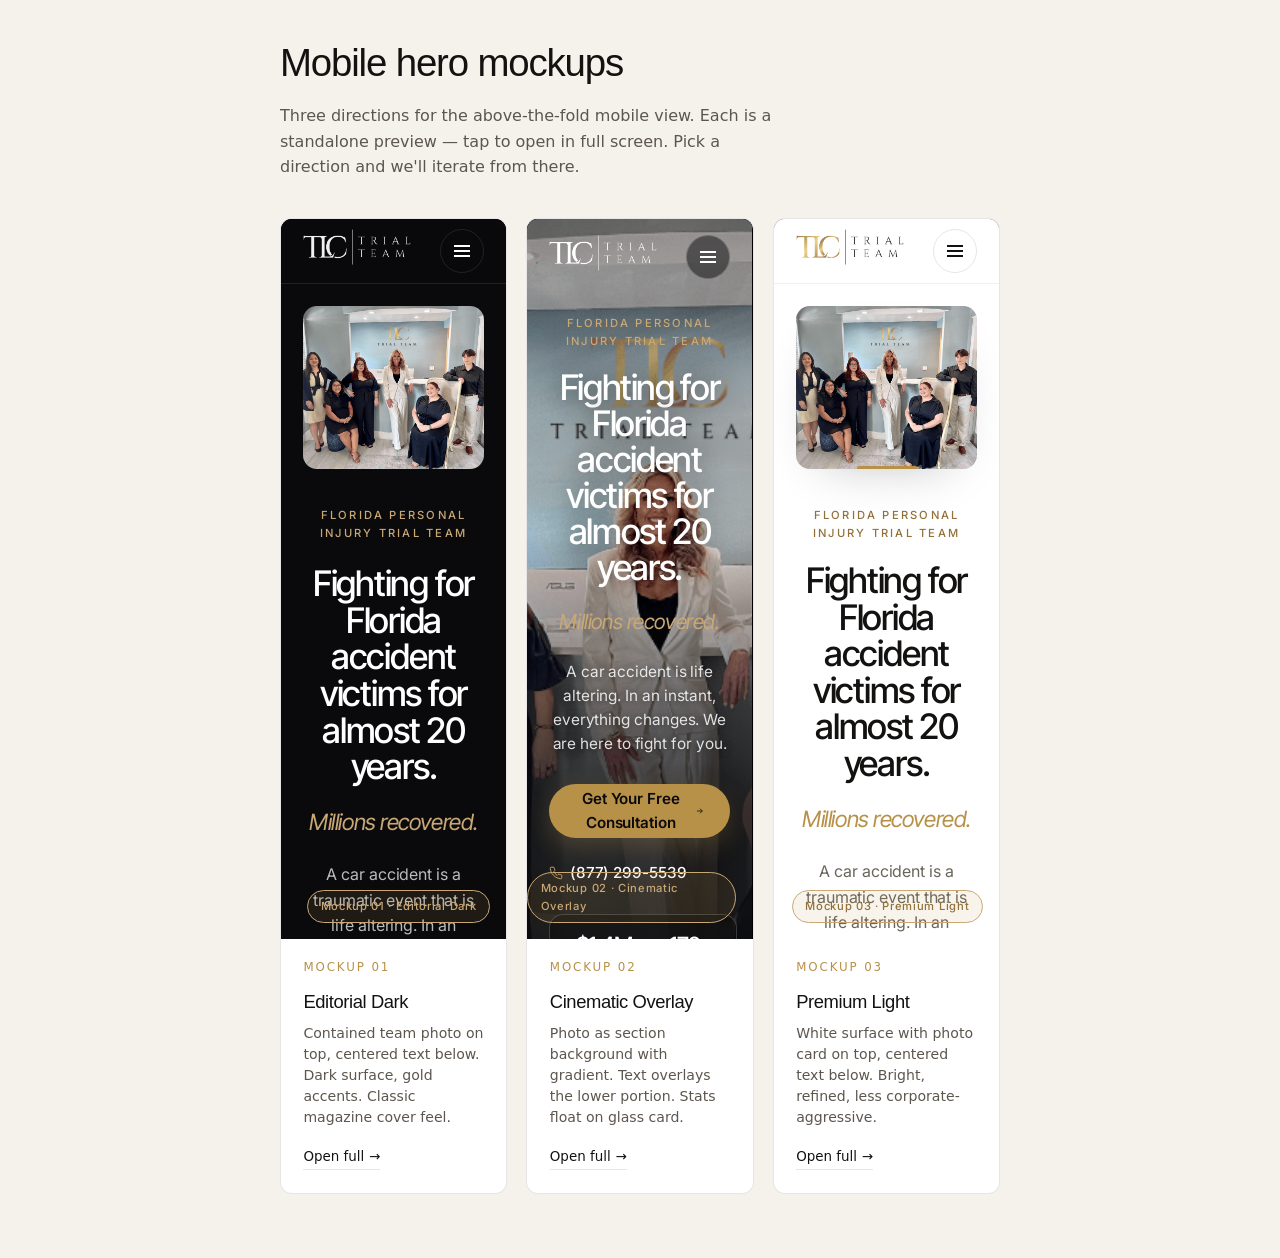
==== mockups/index.html @ e9689027 "v25: three mobile above-the-fold mockups for review Per Giovani: pick a direction first, then iterat" ====
<!DOCTYPE html>
<html lang="en">
<head>
<meta charset="UTF-8">
<meta name="viewport" content="width=device-width, initial-scale=1.0">
<title>TLC Mobile Hero Mockups</title>
<style>
  :root {
    --ink: #131211;
    --gold: #B89149;
    --gold-2: #C9A876;
    --line: rgba(19,18,17,0.10);
  }
  * { box-sizing: border-box; margin: 0; padding: 0; }
  body {
    font-family: 'Inter', system-ui, sans-serif;
    background: #F5F2EC;
    color: var(--ink);
    padding: 2rem 1.5rem 4rem;
    line-height: 1.6;
  }
  .wrap { max-width: 720px; margin: 0 auto; }
  h1 {
    font-family: 'Inter Tight', sans-serif;
    font-size: clamp(1.8rem, 4vw, 2.4rem);
    font-weight: 500;
    letter-spacing: -0.03em;
    margin-bottom: 0.6rem;
  }
  .lede { color: #5C564E; margin-bottom: 2.4rem; max-width: 50ch; }
  .grid {
    display: grid;
    grid-template-columns: 1fr 1fr 1fr;
    gap: 1.2rem;
  }
  @media (max-width: 720px) { .grid { grid-template-columns: 1fr; } }
  .card {
    background: #fff;
    border: 1px solid var(--line);
    border-radius: 12px;
    overflow: hidden;
    text-decoration: none;
    color: inherit;
    transition: all 200ms ease;
  }
  .card:hover { transform: translateY(-3px); box-shadow: 0 16px 40px -20px rgba(0,0,0,0.18); border-color: var(--gold); }
  .card iframe {
    width: 100%;
    height: 720px;
    border: 0;
    background: #000;
    display: block;
    pointer-events: none;
  }
  .card-meta { padding: 1.2rem 1.4rem 1.4rem; }
  .card-num {
    font-size: 0.74rem;
    font-weight: 500;
    letter-spacing: 0.16em;
    text-transform: uppercase;
    color: var(--gold);
    margin-bottom: 0.6rem;
  }
  .card-title {
    font-family: 'Inter Tight', sans-serif;
    font-size: 1.15rem;
    font-weight: 500;
    letter-spacing: -0.022em;
    margin-bottom: 0.4rem;
  }
  .card-desc { font-size: 0.88rem; color: #5C564E; line-height: 1.5; margin-bottom: 0.9rem; }
  .card-link {
    display: inline-flex;
    align-items: center;
    gap: 0.3rem;
    font-size: 0.84rem;
    font-weight: 500;
    color: var(--ink);
    border-bottom: 1px solid var(--line);
    padding-bottom: 2px;
  }
  .card-link::after { content: "→"; }
</style>
</head>
<body>
<div class="wrap">
  <h1>Mobile hero mockups</h1>
  <p class="lede">Three directions for the above-the-fold mobile view. Each is a standalone preview — tap to open in full screen. Pick a direction and we'll iterate from there.</p>

  <div class="grid">
    <a href="mockup-1.html" class="card">
      <iframe src="mockup-1.html" scrolling="no"></iframe>
      <div class="card-meta">
        <div class="card-num">Mockup 01</div>
        <div class="card-title">Editorial Dark</div>
        <div class="card-desc">Contained team photo on top, centered text below. Dark surface, gold accents. Classic magazine cover feel.</div>
        <span class="card-link">Open full</span>
      </div>
    </a>
    <a href="mockup-2.html" class="card">
      <iframe src="mockup-2.html" scrolling="no"></iframe>
      <div class="card-meta">
        <div class="card-num">Mockup 02</div>
        <div class="card-title">Cinematic Overlay</div>
        <div class="card-desc">Photo as section background with gradient. Text overlays the lower portion. Stats float on glass card.</div>
        <span class="card-link">Open full</span>
      </div>
    </a>
    <a href="mockup-3.html" class="card">
      <iframe src="mockup-3.html" scrolling="no"></iframe>
      <div class="card-meta">
        <div class="card-num">Mockup 03</div>
        <div class="card-title">Premium Light</div>
        <div class="card-desc">White surface with photo card on top, centered text below. Bright, refined, less corporate-aggressive.</div>
        <span class="card-link">Open full</span>
      </div>
    </a>
  </div>
</div>
</body>
</html>
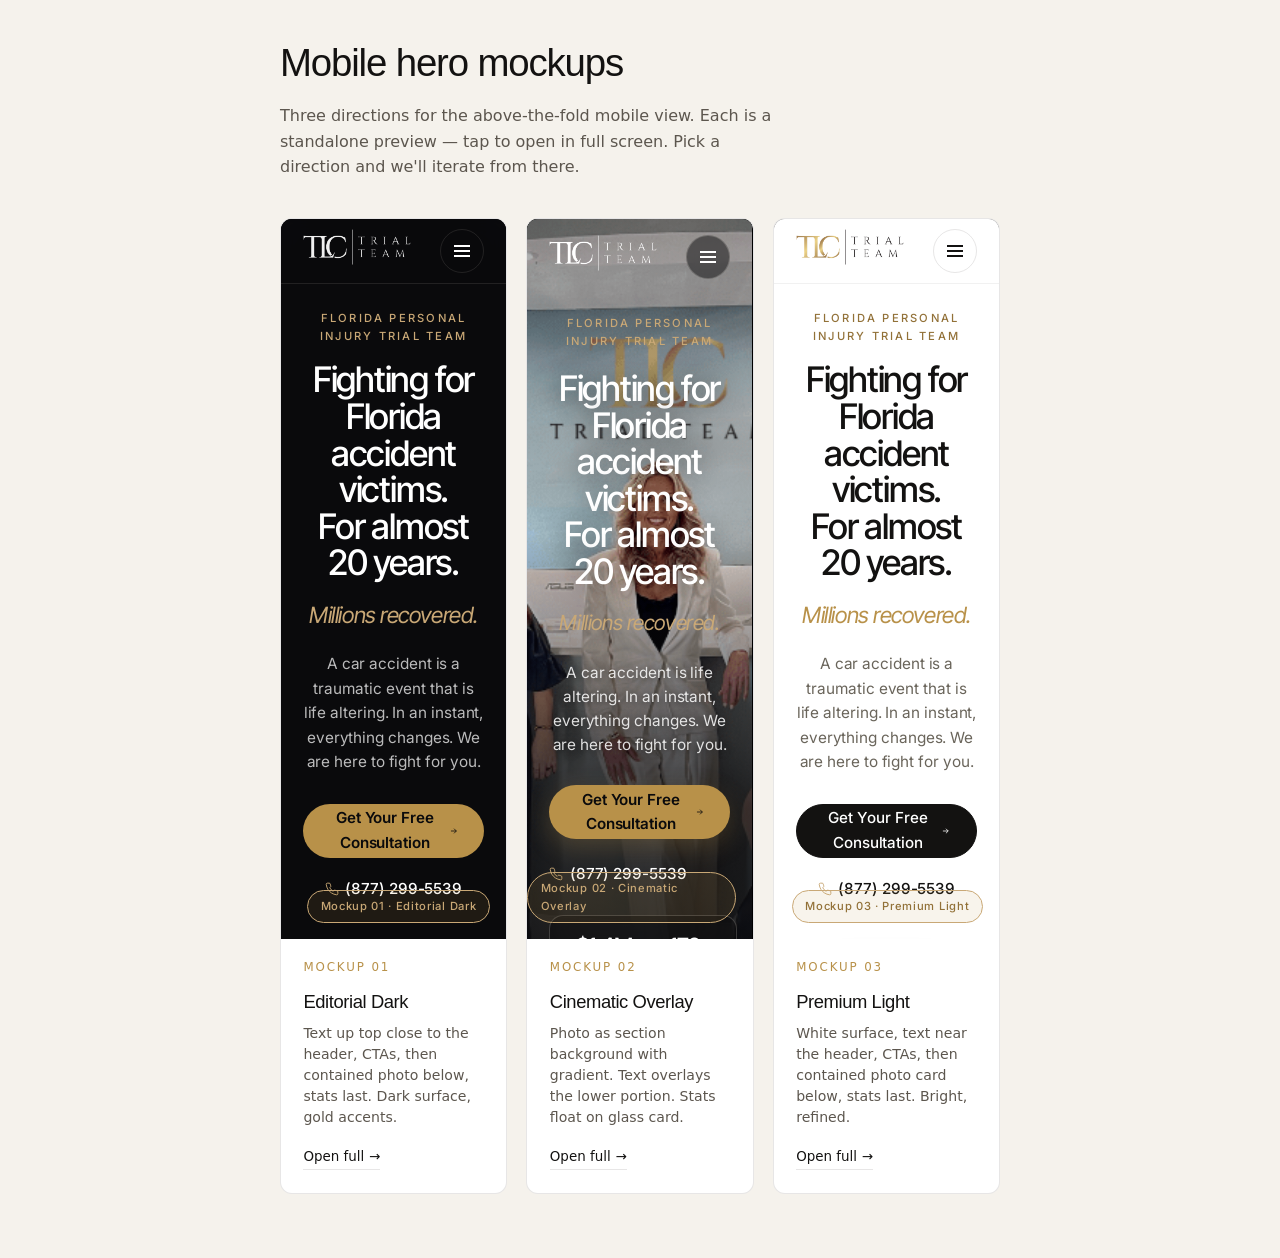
==== commit 5f2ff15b: "v26: mockup iteration — 2-line headline, text near header, photo below CTAs Per Giovani: condense th" ====
--- a/mockups/index.html
+++ b/mockups/index.html
@@ -93,7 +93,7 @@
       <div class="card-meta">
         <div class="card-num">Mockup 01</div>
         <div class="card-title">Editorial Dark</div>
-        <div class="card-desc">Contained team photo on top, centered text below. Dark surface, gold accents. Classic magazine cover feel.</div>
+        <div class="card-desc">Text up top close to the header, CTAs, then contained photo below, stats last. Dark surface, gold accents.</div>
         <span class="card-link">Open full</span>
       </div>
     </a>
@@ -111,7 +111,7 @@
       <div class="card-meta">
         <div class="card-num">Mockup 03</div>
         <div class="card-title">Premium Light</div>
-        <div class="card-desc">White surface with photo card on top, centered text below. Bright, refined, less corporate-aggressive.</div>
+        <div class="card-desc">White surface, text near the header, CTAs, then contained photo card below, stats last. Bright, refined.</div>
         <span class="card-link">Open full</span>
       </div>
     </a>
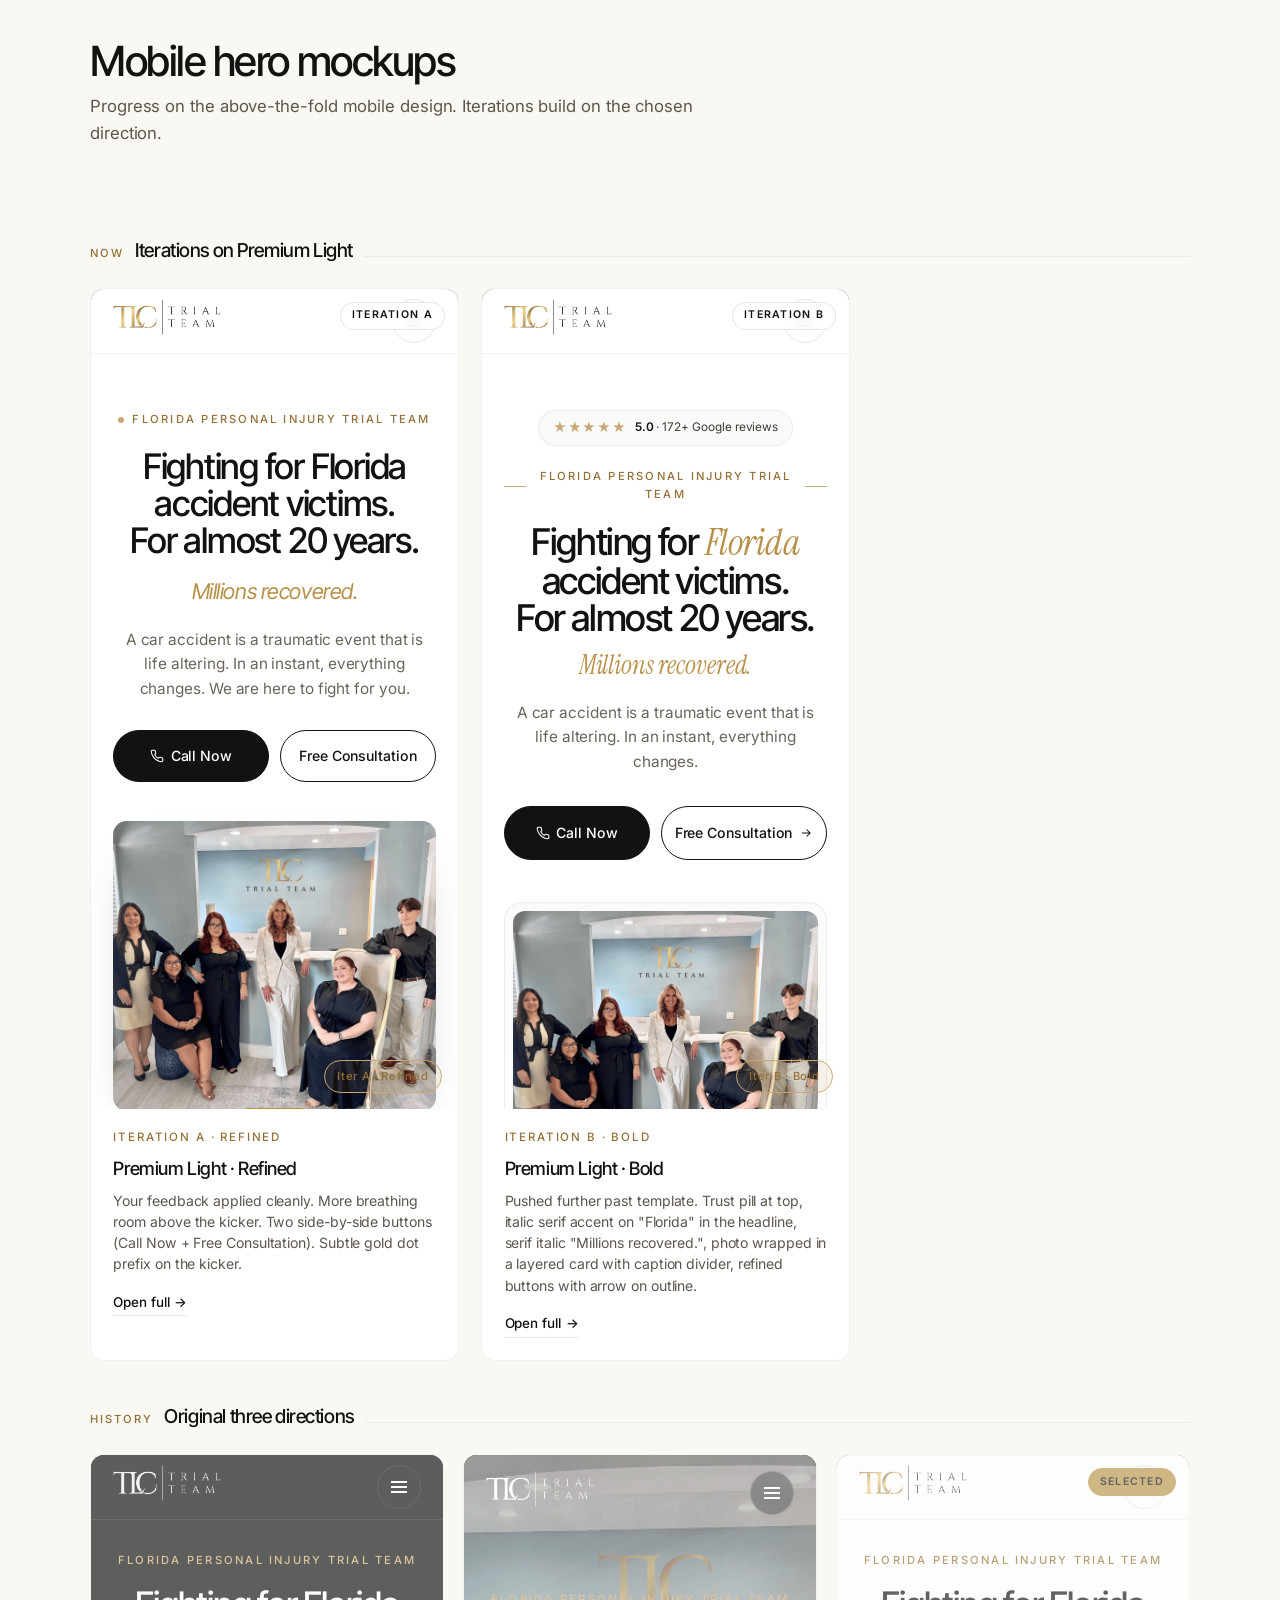
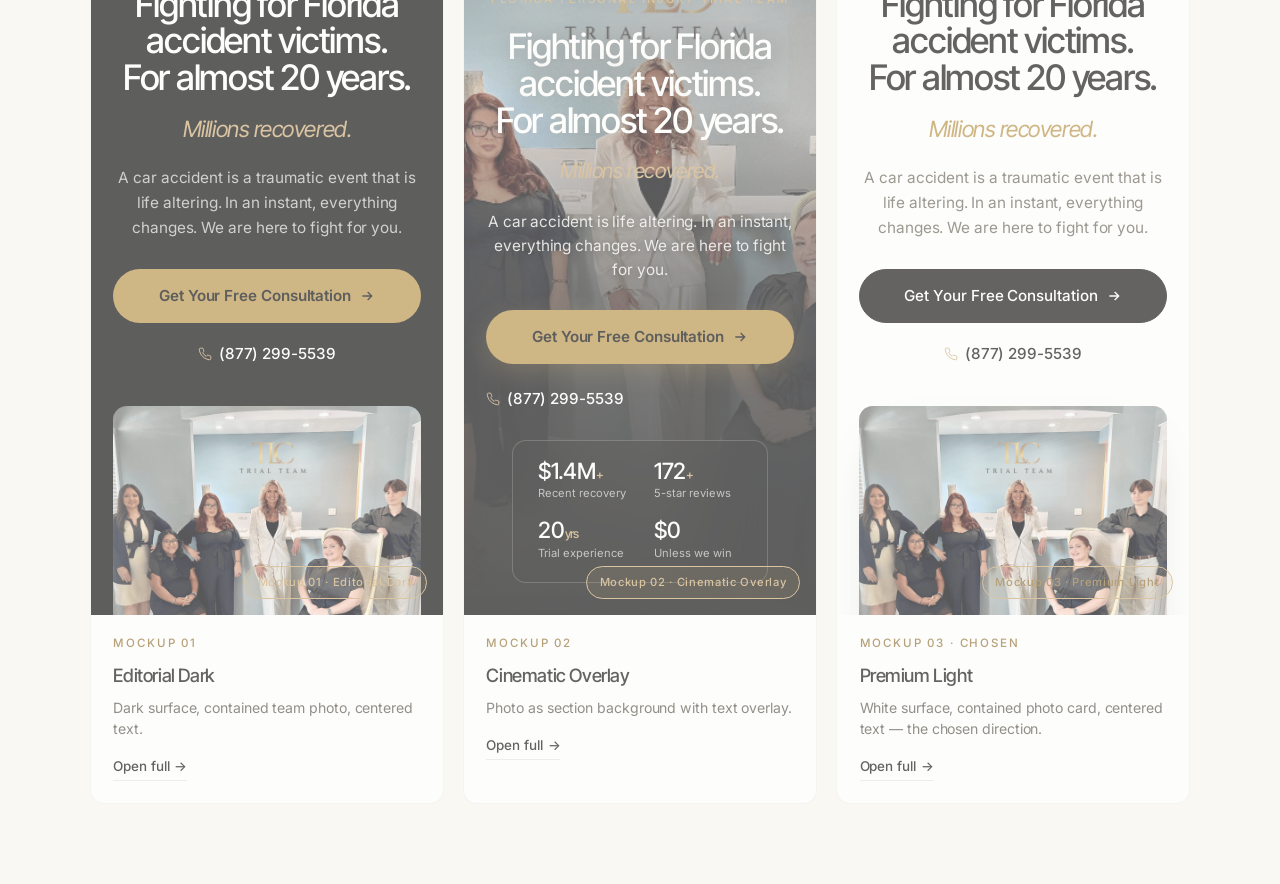
==== commit 965a5757: "v27: two iterations on Premium Light (chosen direction) Per Giovani: Premium Light selected. Two ite" ====
--- a/mockups/index.html
+++ b/mockups/index.html
@@ -4,62 +4,131 @@
 <meta charset="UTF-8">
 <meta name="viewport" content="width=device-width, initial-scale=1.0">
 <title>TLC Mobile Hero Mockups</title>
+<link rel="preconnect" href="https://fonts.googleapis.com">
+<link rel="preconnect" href="https://fonts.gstatic.com" crossorigin>
+<link rel="stylesheet" href="https://fonts.googleapis.com/css2?family=Inter:wght@300;400;500;600;700&family=Inter+Tight:wght@400;500;600;700&display=swap">
 <style>
   :root {
     --ink: #131211;
+    --ink-3: #5C564E;
     --gold: #B89149;
     --gold-2: #C9A876;
+    --gold-deep: #927138;
     --line: rgba(19,18,17,0.10);
+    --line-soft: rgba(19,18,17,0.06);
+    --paper: #F5F2EC;
+    --cream: #FAF8F2;
   }
   * { box-sizing: border-box; margin: 0; padding: 0; }
   body {
     font-family: 'Inter', system-ui, sans-serif;
-    background: #F5F2EC;
+    background: var(--cream);
     color: var(--ink);
-    padding: 2rem 1.5rem 4rem;
+    padding: 2.5rem 1.5rem 5rem;
     line-height: 1.6;
-  }
-  .wrap { max-width: 720px; margin: 0 auto; }
+    letter-spacing: -0.005em;
+  }
+  .wrap { max-width: 1100px; margin: 0 auto; }
+
   h1 {
     font-family: 'Inter Tight', sans-serif;
-    font-size: clamp(1.8rem, 4vw, 2.4rem);
-    font-weight: 500;
-    letter-spacing: -0.03em;
+    font-size: clamp(2rem, 4.4vw, 2.6rem);
+    font-weight: 500;
+    letter-spacing: -0.035em;
     margin-bottom: 0.6rem;
-  }
-  .lede { color: #5C564E; margin-bottom: 2.4rem; max-width: 50ch; }
+    line-height: 1.04;
+  }
+  .lede { color: var(--ink-3); margin-bottom: 3rem; max-width: 60ch; font-size: 1.05rem; }
+
+  /* Section header */
+  .sec-head {
+    display: flex;
+    align-items: baseline;
+    gap: 0.7rem;
+    margin: 0 0 1.4rem;
+    padding-top: 2.5rem;
+  }
+  .sec-head h2 {
+    font-family: 'Inter Tight', sans-serif;
+    font-size: 1.2rem;
+    font-weight: 500;
+    letter-spacing: -0.022em;
+  }
+  .sec-head .label {
+    font-size: 0.7rem;
+    font-weight: 500;
+    letter-spacing: 0.18em;
+    text-transform: uppercase;
+    color: var(--gold-deep);
+  }
+  .sec-head .rule {
+    flex: 1;
+    height: 1px;
+    background: var(--line-soft);
+  }
+
+  /* Card grid */
   .grid {
     display: grid;
     grid-template-columns: 1fr 1fr 1fr;
     gap: 1.2rem;
   }
-  @media (max-width: 720px) { .grid { grid-template-columns: 1fr; } }
+  .grid-2 { grid-template-columns: 1fr 1fr; gap: 1.4rem; max-width: 760px; }
+  @media (max-width: 720px) {
+    .grid, .grid-2 { grid-template-columns: 1fr; }
+  }
+
   .card {
     background: #fff;
-    border: 1px solid var(--line);
-    border-radius: 12px;
+    border: 1px solid var(--line-soft);
+    border-radius: 14px;
     overflow: hidden;
     text-decoration: none;
     color: inherit;
-    transition: all 200ms ease;
-  }
-  .card:hover { transform: translateY(-3px); box-shadow: 0 16px 40px -20px rgba(0,0,0,0.18); border-color: var(--gold); }
+    transition: all 220ms cubic-bezier(0.16, 1, 0.3, 1);
+    position: relative;
+    display: block;
+  }
+  .card:hover { transform: translateY(-3px); box-shadow: 0 20px 40px -22px rgba(0,0,0,0.18); border-color: var(--gold-2); }
   .card iframe {
     width: 100%;
-    height: 720px;
+    height: 760px;
     border: 0;
     background: #000;
     display: block;
     pointer-events: none;
   }
+  .grid-2 .card iframe { height: 820px; }
+
+  .badge {
+    position: absolute;
+    top: 0.8rem; right: 0.8rem;
+    z-index: 2;
+    padding: 0.3rem 0.7rem;
+    background: rgba(255,255,255,0.92);
+    backdrop-filter: blur(6px);
+    border: 1px solid var(--line);
+    border-radius: 999px;
+    font-size: 0.66rem;
+    font-weight: 600;
+    letter-spacing: 0.12em;
+    text-transform: uppercase;
+    color: var(--ink);
+  }
+  .badge-selected {
+    background: var(--gold);
+    border-color: var(--gold);
+    color: #131211;
+  }
+
   .card-meta { padding: 1.2rem 1.4rem 1.4rem; }
   .card-num {
-    font-size: 0.74rem;
+    font-size: 0.72rem;
     font-weight: 500;
     letter-spacing: 0.16em;
     text-transform: uppercase;
-    color: var(--gold);
-    margin-bottom: 0.6rem;
+    color: var(--gold-deep);
+    margin-bottom: 0.5rem;
   }
   .card-title {
     font-family: 'Inter Tight', sans-serif;
@@ -68,7 +137,7 @@
     letter-spacing: -0.022em;
     margin-bottom: 0.4rem;
   }
-  .card-desc { font-size: 0.88rem; color: #5C564E; line-height: 1.5; margin-bottom: 0.9rem; }
+  .card-desc { font-size: 0.88rem; color: var(--ink-3); line-height: 1.5; margin-bottom: 0.9rem; }
   .card-link {
     display: inline-flex;
     align-items: center;
@@ -80,20 +149,58 @@
     padding-bottom: 2px;
   }
   .card-link::after { content: "→"; }
+
+  .original-grid .card { opacity: 0.65; }
+  .original-grid .card:hover { opacity: 1; }
 </style>
 </head>
 <body>
 <div class="wrap">
   <h1>Mobile hero mockups</h1>
-  <p class="lede">Three directions for the above-the-fold mobile view. Each is a standalone preview — tap to open in full screen. Pick a direction and we'll iterate from there.</p>
-
-  <div class="grid">
+  <p class="lede">Progress on the above-the-fold mobile design. Iterations build on the chosen direction.</p>
+
+  <!-- CURRENT ITERATIONS -->
+  <div class="sec-head">
+    <span class="label">Now</span>
+    <h2>Iterations on Premium Light</h2>
+    <span class="rule"></span>
+  </div>
+  <div class="grid grid-2">
+    <a href="v3-a.html" class="card">
+      <span class="badge">Iteration A</span>
+      <iframe src="v3-a.html" scrolling="no"></iframe>
+      <div class="card-meta">
+        <div class="card-num">Iteration A · Refined</div>
+        <div class="card-title">Premium Light · Refined</div>
+        <div class="card-desc">Your feedback applied cleanly. More breathing room above the kicker. Two side-by-side buttons (Call Now + Free Consultation). Subtle gold dot prefix on the kicker.</div>
+        <span class="card-link">Open full</span>
+      </div>
+    </a>
+    <a href="v3-b.html" class="card">
+      <span class="badge">Iteration B</span>
+      <iframe src="v3-b.html" scrolling="no"></iframe>
+      <div class="card-meta">
+        <div class="card-num">Iteration B · Bold</div>
+        <div class="card-title">Premium Light · Bold</div>
+        <div class="card-desc">Pushed further past template. Trust pill at top, italic serif accent on "Florida" in the headline, serif italic "Millions recovered.", photo wrapped in a layered card with caption divider, refined buttons with arrow on outline.</div>
+        <span class="card-link">Open full</span>
+      </div>
+    </a>
+  </div>
+
+  <!-- ORIGINAL DIRECTIONS (for reference) -->
+  <div class="sec-head">
+    <span class="label">History</span>
+    <h2>Original three directions</h2>
+    <span class="rule"></span>
+  </div>
+  <div class="grid original-grid">
     <a href="mockup-1.html" class="card">
       <iframe src="mockup-1.html" scrolling="no"></iframe>
       <div class="card-meta">
         <div class="card-num">Mockup 01</div>
         <div class="card-title">Editorial Dark</div>
-        <div class="card-desc">Text up top close to the header, CTAs, then contained photo below, stats last. Dark surface, gold accents.</div>
+        <div class="card-desc">Dark surface, contained team photo, centered text.</div>
         <span class="card-link">Open full</span>
       </div>
     </a>
@@ -102,16 +209,17 @@
       <div class="card-meta">
         <div class="card-num">Mockup 02</div>
         <div class="card-title">Cinematic Overlay</div>
-        <div class="card-desc">Photo as section background with gradient. Text overlays the lower portion. Stats float on glass card.</div>
+        <div class="card-desc">Photo as section background with text overlay.</div>
         <span class="card-link">Open full</span>
       </div>
     </a>
     <a href="mockup-3.html" class="card">
+      <span class="badge badge-selected">Selected</span>
       <iframe src="mockup-3.html" scrolling="no"></iframe>
       <div class="card-meta">
-        <div class="card-num">Mockup 03</div>
+        <div class="card-num">Mockup 03 · Chosen</div>
         <div class="card-title">Premium Light</div>
-        <div class="card-desc">White surface, text near the header, CTAs, then contained photo card below, stats last. Bright, refined.</div>
+        <div class="card-desc">White surface, contained photo card, centered text — the chosen direction.</div>
         <span class="card-link">Open full</span>
       </div>
     </a>
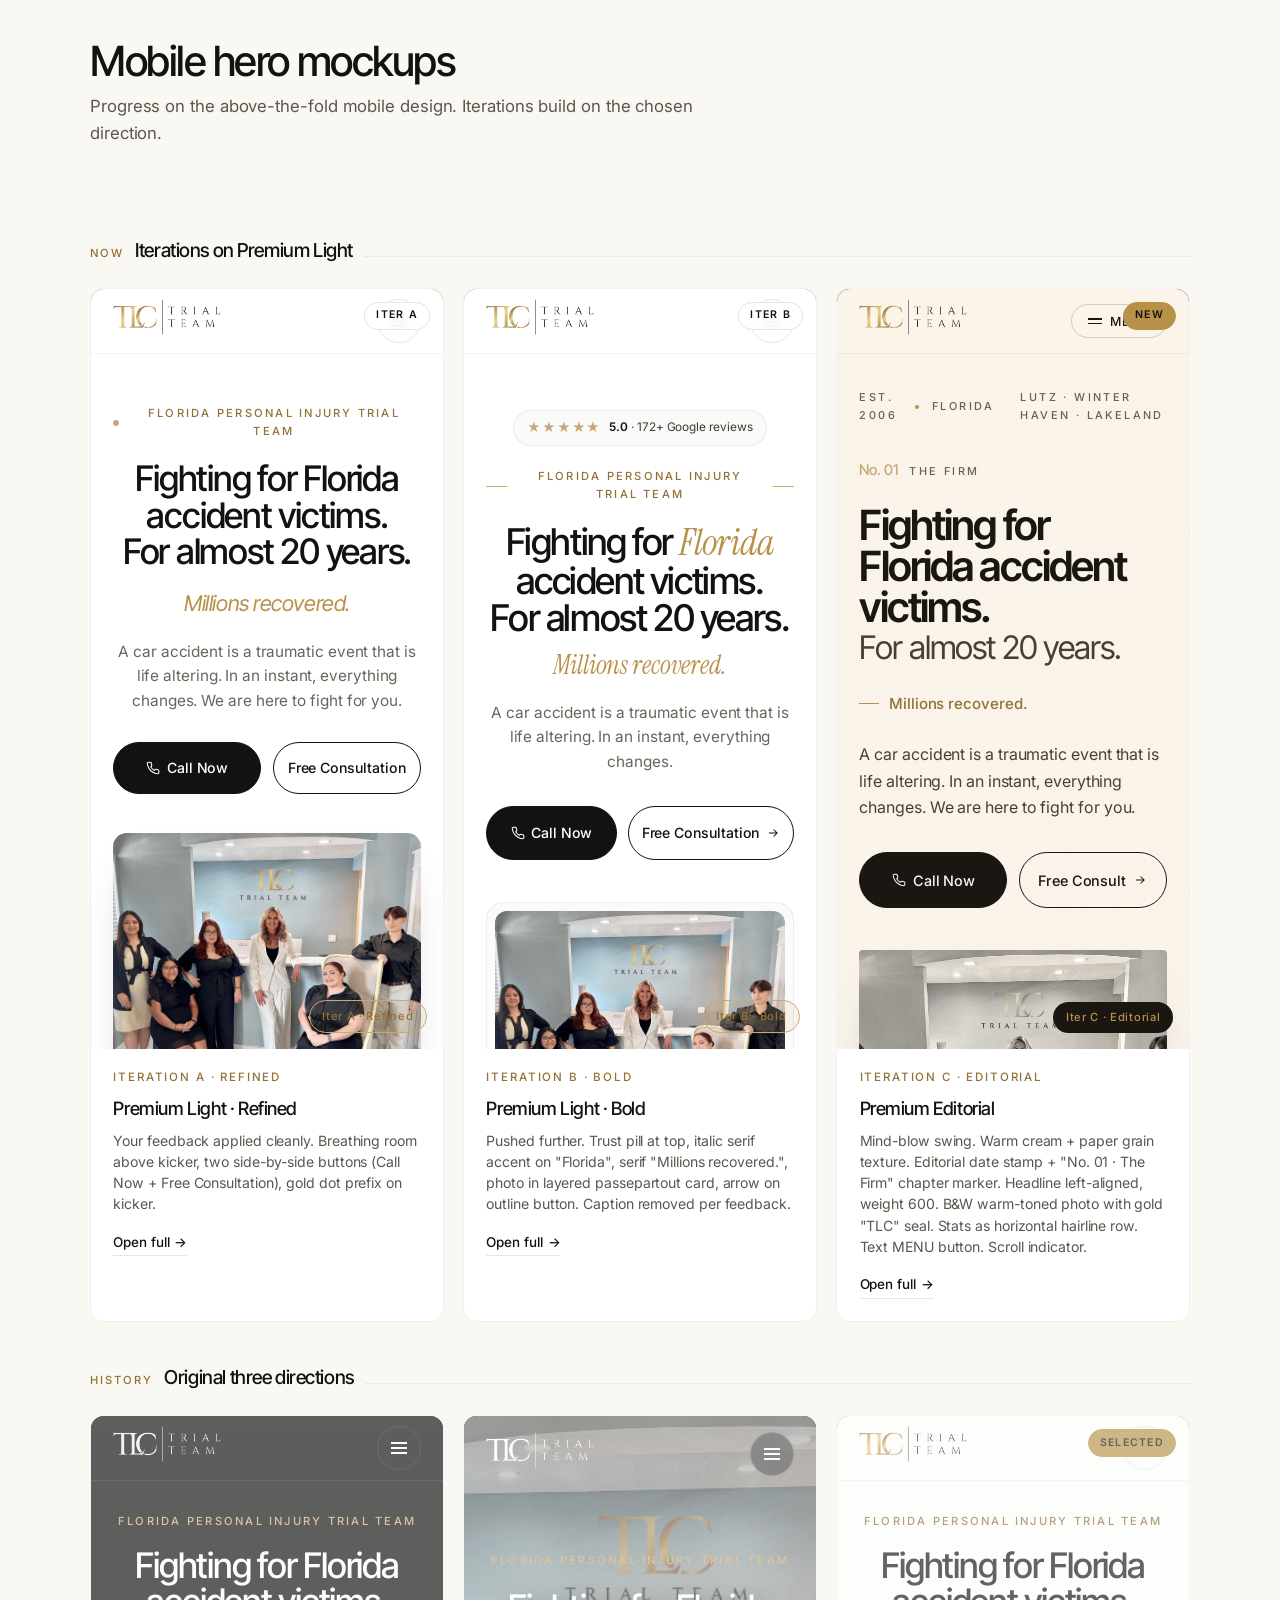
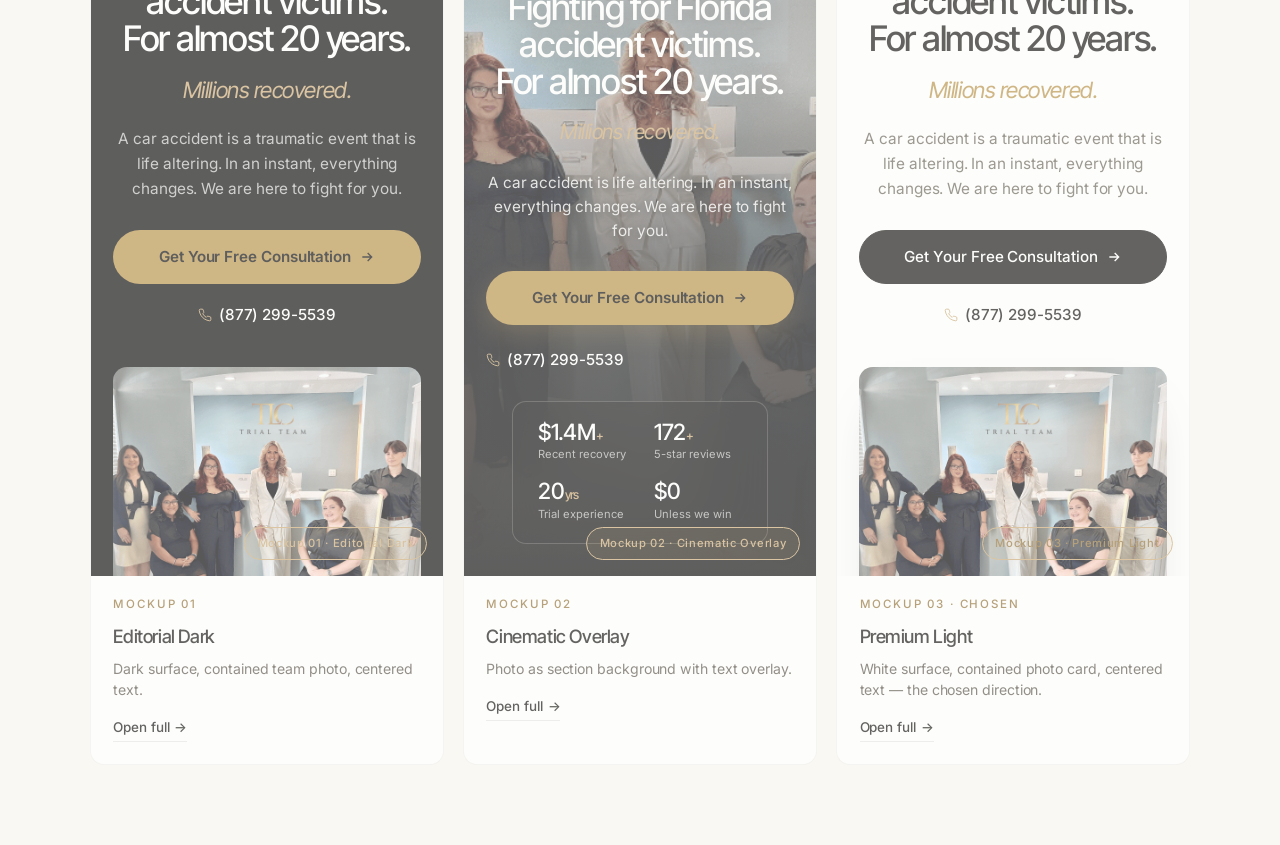
==== commit f92e5004: "v28: Premium Light on full site + Section 2 alternation + Iter C mockup Research before iteration (p" ====
--- a/mockups/index.html
+++ b/mockups/index.html
@@ -165,24 +165,34 @@
     <h2>Iterations on Premium Light</h2>
     <span class="rule"></span>
   </div>
-  <div class="grid grid-2">
+  <div class="grid">
     <a href="v3-a.html" class="card">
-      <span class="badge">Iteration A</span>
+      <span class="badge">Iter A</span>
       <iframe src="v3-a.html" scrolling="no"></iframe>
       <div class="card-meta">
         <div class="card-num">Iteration A · Refined</div>
         <div class="card-title">Premium Light · Refined</div>
-        <div class="card-desc">Your feedback applied cleanly. More breathing room above the kicker. Two side-by-side buttons (Call Now + Free Consultation). Subtle gold dot prefix on the kicker.</div>
+        <div class="card-desc">Your feedback applied cleanly. Breathing room above kicker, two side-by-side buttons (Call Now + Free Consultation), gold dot prefix on kicker.</div>
         <span class="card-link">Open full</span>
       </div>
     </a>
     <a href="v3-b.html" class="card">
-      <span class="badge">Iteration B</span>
+      <span class="badge">Iter B</span>
       <iframe src="v3-b.html" scrolling="no"></iframe>
       <div class="card-meta">
         <div class="card-num">Iteration B · Bold</div>
         <div class="card-title">Premium Light · Bold</div>
-        <div class="card-desc">Pushed further past template. Trust pill at top, italic serif accent on "Florida" in the headline, serif italic "Millions recovered.", photo wrapped in a layered card with caption divider, refined buttons with arrow on outline.</div>
+        <div class="card-desc">Pushed further. Trust pill at top, italic serif accent on "Florida", serif "Millions recovered.", photo in layered passepartout card, arrow on outline button. Caption removed per feedback.</div>
+        <span class="card-link">Open full</span>
+      </div>
+    </a>
+    <a href="v3-c.html" class="card">
+      <span class="badge badge-selected">New</span>
+      <iframe src="v3-c.html" scrolling="no"></iframe>
+      <div class="card-meta">
+        <div class="card-num">Iteration C · Editorial</div>
+        <div class="card-title">Premium Editorial</div>
+        <div class="card-desc">Mind-blow swing. Warm cream + paper grain texture. Editorial date stamp + "No. 01 · The Firm" chapter marker. Headline left-aligned, weight 600. B&W warm-toned photo with gold "TLC" seal. Stats as horizontal hairline row. Text MENU button. Scroll indicator.</div>
         <span class="card-link">Open full</span>
       </div>
     </a>
